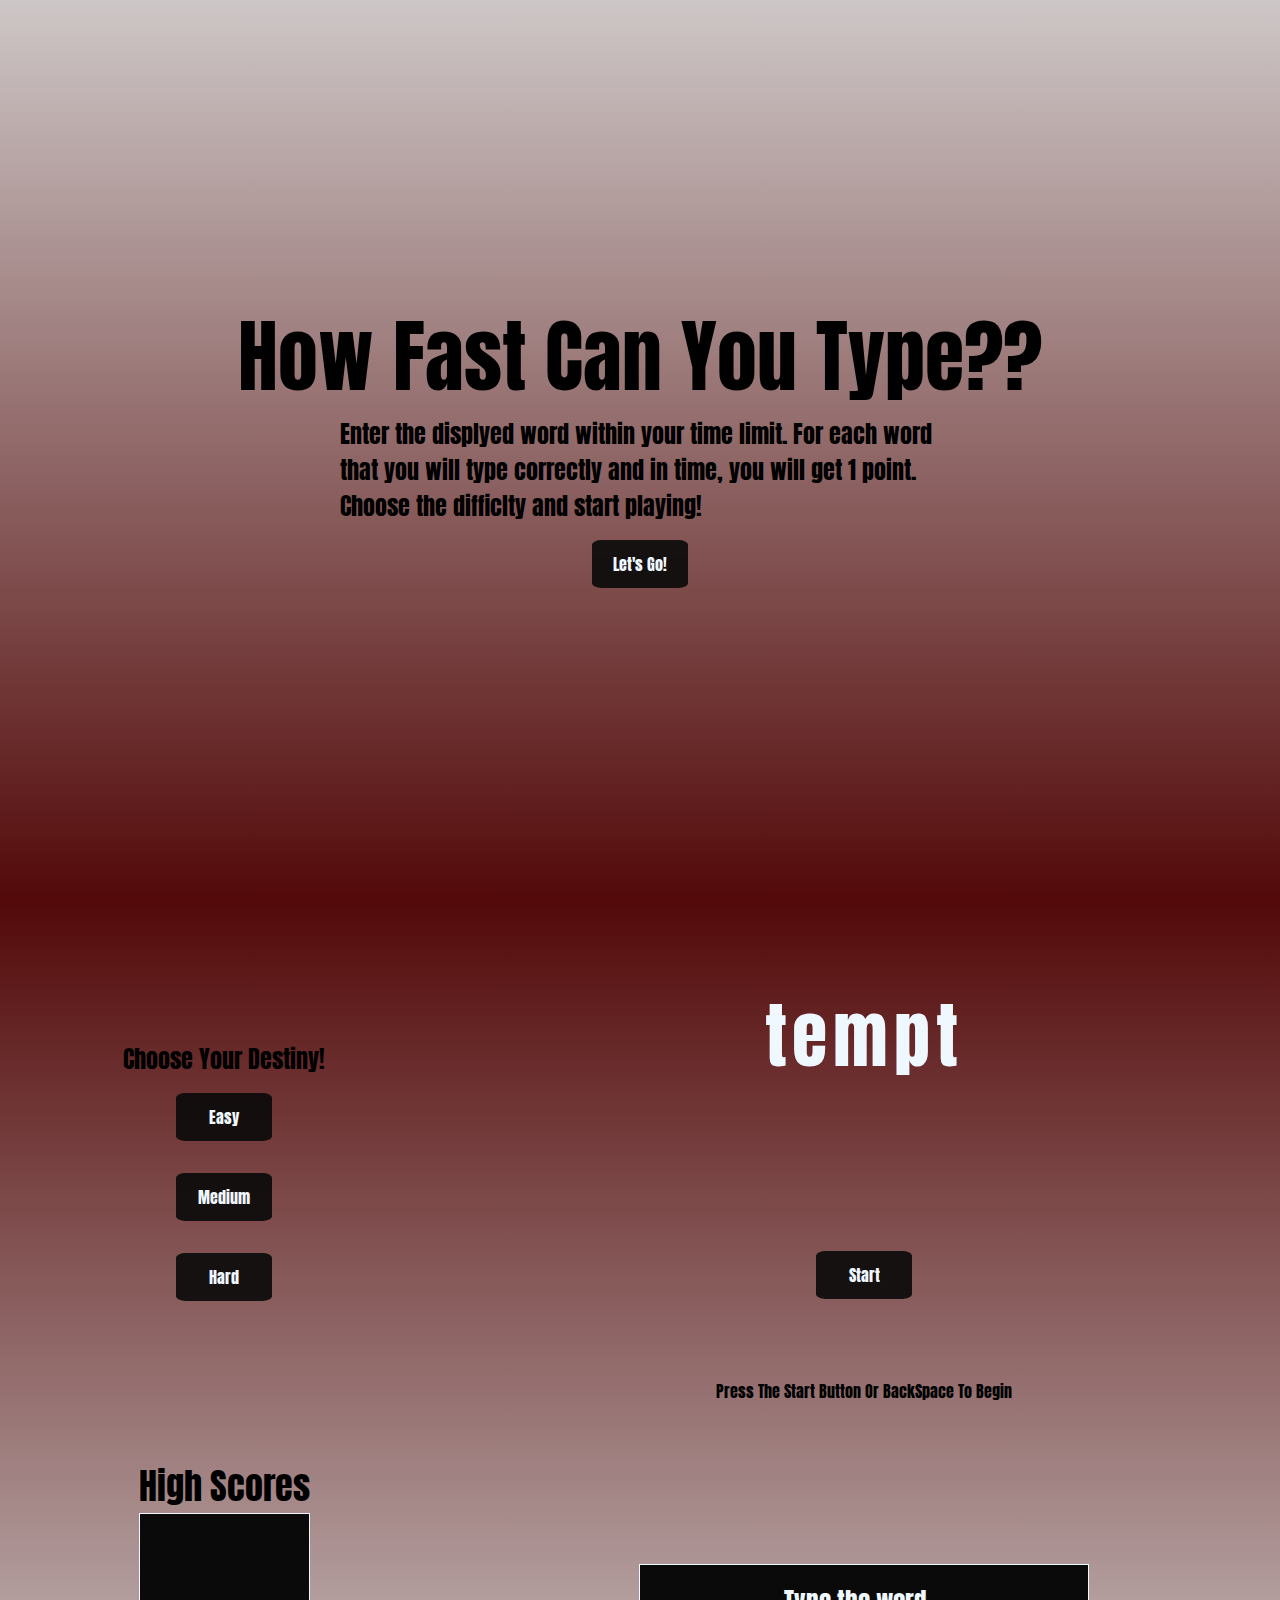
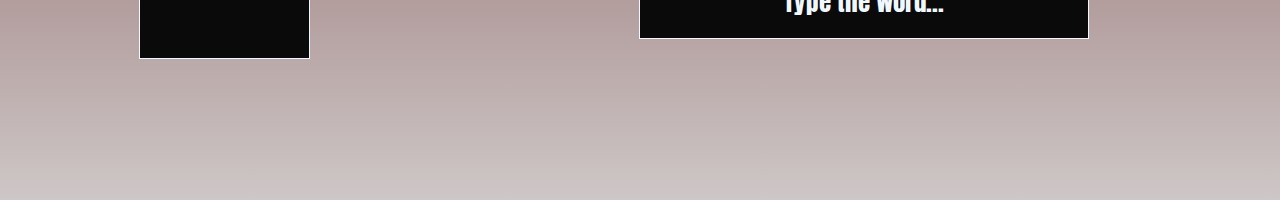
==== project/index.html @ 2863731c "adding the project files" ====
<!DOCTYPE html>
<html lang="en">
  <head>
    <meta charset="UTF-8" />
    <meta name="viewport" content="width=device-width, initial-scale=1.0" />
    <meta http-equiv="X-UA-Compatible" content="ie=edge" />
    <link rel="stylesheet" href="./style.css" />
    <title>Typing Game</title>
  </head>
  <body>
    <header>
      <h1>How Fast Can You Type??</h1>
      <p>
        Enter the displyed word within your time limit. For each word that you
        will type correctly and in time, you will get 1 point. Choose the
        difficlty and start playing!
      </p>
      <a href="#input"><button class="btn" id="headBtn">Let's Go!</button></a>
    </header>

    <div class="wrapper">
      <main class="main">
        <h1 id="word"></h1>
        <h3 id="timer"></h3>
        <button id="startBtn" class="btn">Start</button>
        <p id="info">Press The Start Button Or BackSpace To Begin</p>
        <h3 id="currentScore"></h3>
        <input id="input" type="text" placeholder="Type the word..." />
        <h3 id="message"></h3>
      </main>

      <aside>
        <div class="choice">
          <h3>Choose Your Destiny!</h3>
          <button id="easyBtn" class="btn">Easy</button>
          <button id="medBtn" class="btn">Medium</button>
          <button id="hardBtn" class="btn">Hard</button>
        </div>
        <div class="scores">
          <h3>High Scores</h3>
          <ol id="score"></ol>
        </div>
      </aside>
    </div>
    <script src="./app.js"></script>
  </body>
</html>
---- project/style.css ----
@import url("https://fonts.googleapis.com/css?family=Anton&display=swap");

* {
  margin: 0;
  padding: 0;
  box-sizing: border-box;
  font-family: "Anton", sans-serif;
  overflow-x: hidden;
  scroll-behavior: smooth;
}

header {
  width: 100vw;
  min-height: 100vh;
  display: flex;
  flex-direction: column;
  justify-content: center;
  align-items: center;
  background: rgb(78, 28, 28);
  background: linear-gradient(0deg, rgb(83, 9, 9) 0%, rgb(206, 199, 199) 100%);
  color: rgb(0, 0, 0);
}

header h1 {
  font-size: 5em;
  font-weight: 300;
}

header p {
  width: 25em;
  font-size: 1.5em;
  font-weight: 100;
}

h1,
p,
h2,
h3 {
  padding: 0;
  margin: 0;
}

#startBtn {
  margin: 0;
}

.btn {
  background-color: rgba(10, 10, 10, 0.904);
  border: none;
  border-radius: 10%;
  width: 6em;
  height: 3em;
  color: aliceblue;
  font-size: 1em;
  cursor: pointer;
  margin: 1em;
}

.btn:hover {
  background-color: rgba(51, 55, 93, 0.904);
}

.wrapper {
  background: rgb(78, 28, 28);
  background: linear-gradient(
    180deg,
    rgb(83, 9, 9) 0%,
    rgb(206, 199, 199) 100%
  );
  width: 100vw;
  height: 100vh;
  display: grid;
  grid-template-columns: 1fr 4fr;
  grid-template-rows: 1fr 2fr;
  grid-column-gap: 0px;
  grid-row-gap: 0px;
}

aside {
  height: 100vh;
  width: 35vw;
  display: flex;
  flex-direction: column;
  justify-content: space-evenly;
  align-items: center;
}

aside h3 {
  color: rgb(0, 0, 0);
  font-size: 1.5em;
  font-weight: 100;
}

.choice {
  grid-area: 1 / 1 / 2 / 2;
  height: fit-content;
  display: flex;
  flex-direction: column;
  align-items: center;
  justify-content: space-evenly;
}

.scores {
  grid-area: 2 / 1 / 3 / 2;
  color: rgb(0, 0, 0);
  text-align: center;
  font-size: 1.5em;
  font-weight: 100;
}

.scores ol {
  list-style: lower-greek;
  text-align: center;
  border: 1.5px solid aliceblue;
  background-color: rgb(10, 10, 10);
  padding: 3em;
}

ol li {
  color: aliceblue;
}

.main {
  grid-area: 1 / 2 / 3 / 3;
  width: 65vw;
  display: flex;
  flex-direction: column;
  justify-content: space-evenly;
  align-items: center;
  color: rgb(0, 0, 0);
}

.main h1 {
  color: aliceblue;
  font-size: 4.5em;
  font-weight: 300;
  letter-spacing: 0.08em;
}

.main h3 {
  font-size: 2em;
  font-weight: 100;
}

input {
  width: 18em;
  height: 3em;
  text-align: center;
  font-size: 25px;
  border: 1.5px solid aliceblue;
  background-color: rgb(10, 10, 10);
  color: aliceblue;
}

input::placeholder {
  color: aliceblue;
  font-size: 25px;
  text-align: center;
}
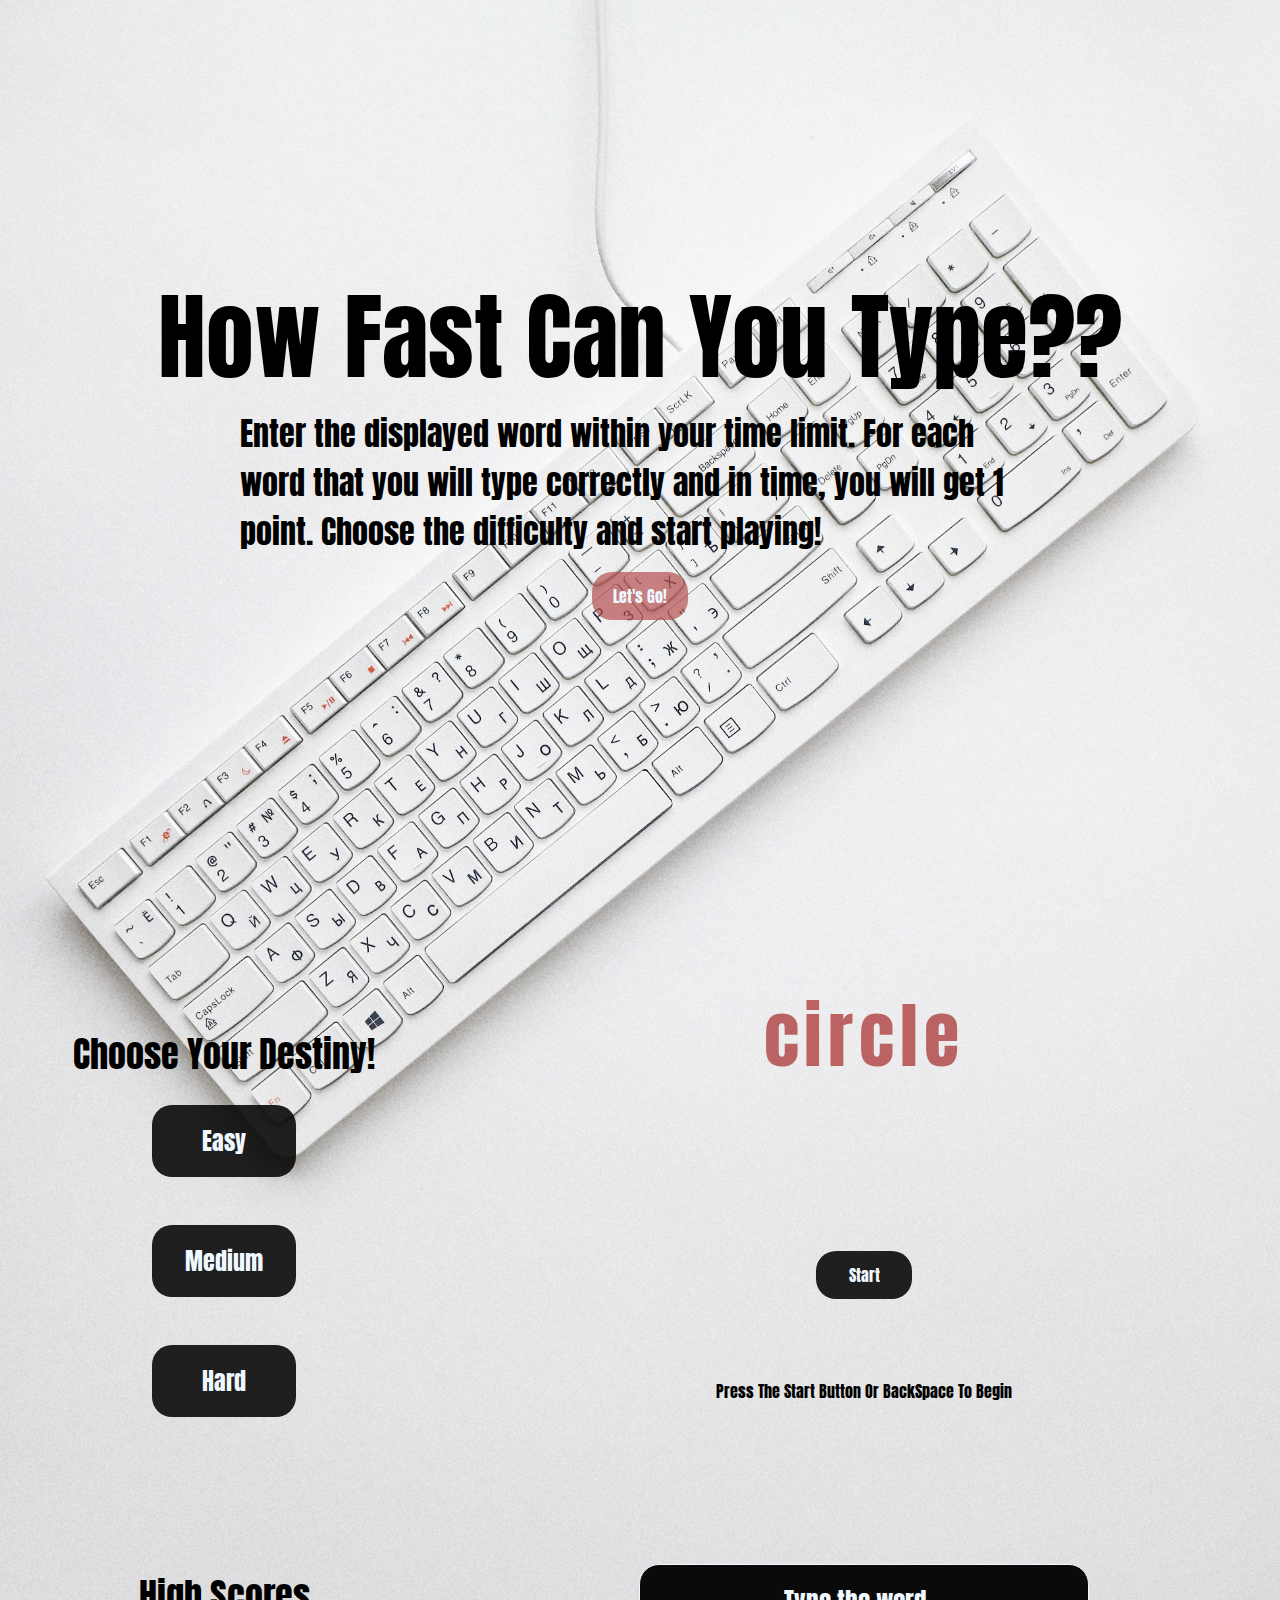
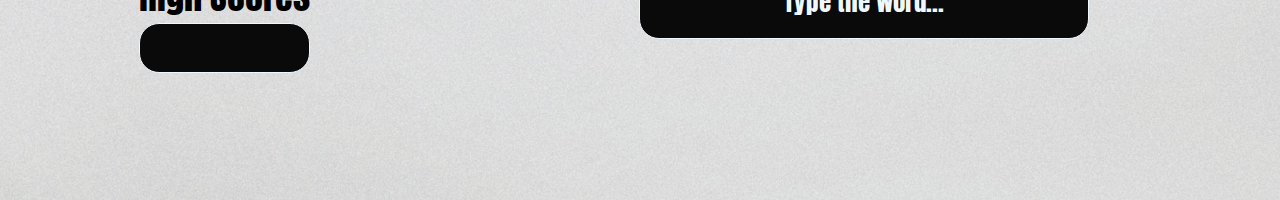
==== commit 1d9d83fa: "Styling changes" ====
--- a/project/index.html
+++ b/project/index.html
@@ -11,9 +11,9 @@
     <header>
       <h1>How Fast Can You Type??</h1>
       <p>
-        Enter the displyed word within your time limit. For each word that you
+        Enter the displayed word within your time limit. For each word that you
         will type correctly and in time, you will get 1 point. Choose the
-        difficlty and start playing!
+        difficulty and start playing!
       </p>
       <a href="#input"><button class="btn" id="headBtn">Let's Go!</button></a>
     </header>
--- a/project/style.css
+++ b/project/style.css
@@ -9,6 +9,12 @@
   scroll-behavior: smooth;
 }
 
+body {
+  background-image: url(./assetes/background.jpg);
+  background-repeat: no-repeat;
+  background-size: cover;
+}
+
 header {
   width: 100vw;
   min-height: 100vh;
@@ -16,19 +22,17 @@
   flex-direction: column;
   justify-content: center;
   align-items: center;
-  background: rgb(78, 28, 28);
-  background: linear-gradient(0deg, rgb(83, 9, 9) 0%, rgb(206, 199, 199) 100%);
   color: rgb(0, 0, 0);
 }
 
 header h1 {
-  font-size: 5em;
+  font-size: 6em;
   font-weight: 300;
 }
 
 header p {
   width: 25em;
-  font-size: 1.5em;
+  font-size: 2em;
   font-weight: 100;
 }
 
@@ -44,10 +48,18 @@
   margin: 0;
 }
 
+#headBtn {
+  background-color: rgba(180, 79, 79, 0.698);
+}
+
+#headBtn:hover {
+  background-color: rgba(0, 0, 0, 0.698);
+}
+
 .btn {
   background-color: rgba(10, 10, 10, 0.904);
   border: none;
-  border-radius: 10%;
+  border-radius: 20px;
   width: 6em;
   height: 3em;
   color: aliceblue;
@@ -57,16 +69,10 @@
 }
 
 .btn:hover {
-  background-color: rgba(51, 55, 93, 0.904);
+  background-color: rgba(180, 79, 79, 0.698);
 }
 
 .wrapper {
-  background: rgb(78, 28, 28);
-  background: linear-gradient(
-    180deg,
-    rgb(83, 9, 9) 0%,
-    rgb(206, 199, 199) 100%
-  );
   width: 100vw;
   height: 100vh;
   display: grid;
@@ -98,6 +104,7 @@
   flex-direction: column;
   align-items: center;
   justify-content: space-evenly;
+  font-size: 1.5em;
 }
 
 .scores {
@@ -109,11 +116,10 @@
 }
 
 .scores ol {
-  list-style: lower-greek;
-  text-align: center;
   border: 1.5px solid aliceblue;
   background-color: rgb(10, 10, 10);
-  padding: 3em;
+  padding: 1em;
+  border-radius: 20px;
 }
 
 ol li {
@@ -131,9 +137,9 @@
 }
 
 .main h1 {
-  color: aliceblue;
+  color: rgba(180, 79, 79, 0.876);
   font-size: 4.5em;
-  font-weight: 300;
+  font-weight: 200;
   letter-spacing: 0.08em;
 }
 
@@ -148,6 +154,7 @@
   text-align: center;
   font-size: 25px;
   border: 1.5px solid aliceblue;
+  border-radius: 20px;
   background-color: rgb(10, 10, 10);
   color: aliceblue;
 }
@@ -157,3 +164,159 @@
   font-size: 25px;
   text-align: center;
 }
+
+@media screen and (max-width: 768px) {
+  header h1 {
+    text-align: center;
+    font-size: 4em;
+    font-weight: 300;
+  }
+
+  header p {
+    width: 20em;
+    font-size: 1.8em;
+    font-weight: 100;
+  }
+
+  .btn {
+    background-color: rgba(10, 10, 10, 0.904);
+    border-radius: 20px;
+    width: 6em;
+    height: 3em;
+    color: aliceblue;
+    font-size: 1em;
+    cursor: pointer;
+    margin: 1em;
+  }
+
+  input {
+    width: 10em;
+    height: 3em;
+    text-align: center;
+    font-size: 22px;
+  }
+
+  input::placeholder {
+    font-size: 22px;
+    text-align: center;
+  }
+
+  aside {
+    text-align: center;
+    width: 30vw;
+    margin-left: 1em;
+  }
+
+  aside h3 {
+    font-size: 2em;
+    font-weight: 100;
+  }
+
+  .choice {
+    font-size: 1.3em;
+  }
+
+  .scores {
+    text-align: center;
+    font-size: 1.3em;
+    font-weight: 100;
+  }
+
+  .main {
+    width: 70vw;
+    padding-right: 1em;
+  }
+
+  .main h1 {
+    font-size: 3em;
+    font-weight: 300;
+    letter-spacing: 0.05em;
+  }
+
+  .main h3 {
+    font-size: 2.5em;
+    font-weight: 100;
+  }
+
+  .main p {
+    text-align: center;
+  }
+}
+
+@media screen and (max-width: 600px) {
+  header h1 {
+    text-align: center;
+    font-size: 2.5em;
+    font-weight: 300;
+  }
+
+  header p {
+    width: 20em;
+    font-size: 1em;
+    font-weight: 100;
+  }
+
+  .btn {
+    background-color: rgba(10, 10, 10, 0.904);
+    border-radius: 20px;
+    width: 6em;
+    height: 3em;
+    color: aliceblue;
+    font-size: 1em;
+    cursor: pointer;
+    margin: 1em;
+  }
+
+  input {
+    width: 10em;
+    height: 3em;
+    text-align: center;
+    font-size: 18px;
+  }
+
+  input::placeholder {
+    font-size: 18px;
+    text-align: center;
+  }
+
+  aside {
+    text-align: center;
+    width: 30vw;
+    margin-left: 1em;
+  }
+
+  aside h3 {
+    font-size: 1.3em;
+    font-weight: 100;
+  }
+
+  .choice {
+    font-size: 1em;
+  }
+
+  .scores {
+    text-align: center;
+    font-size: 1em;
+    font-weight: 100;
+  }
+
+  .main {
+    width: 70vw;
+    padding-right: 1em;
+  }
+
+  .main h1 {
+    font-size: 2em;
+    font-weight: 300;
+    letter-spacing: 0.05em;
+  }
+
+  .main h3 {
+    font-size: 1.5em;
+    font-weight: 100;
+  }
+
+  .main p {
+    text-align: center;
+  }
+}
